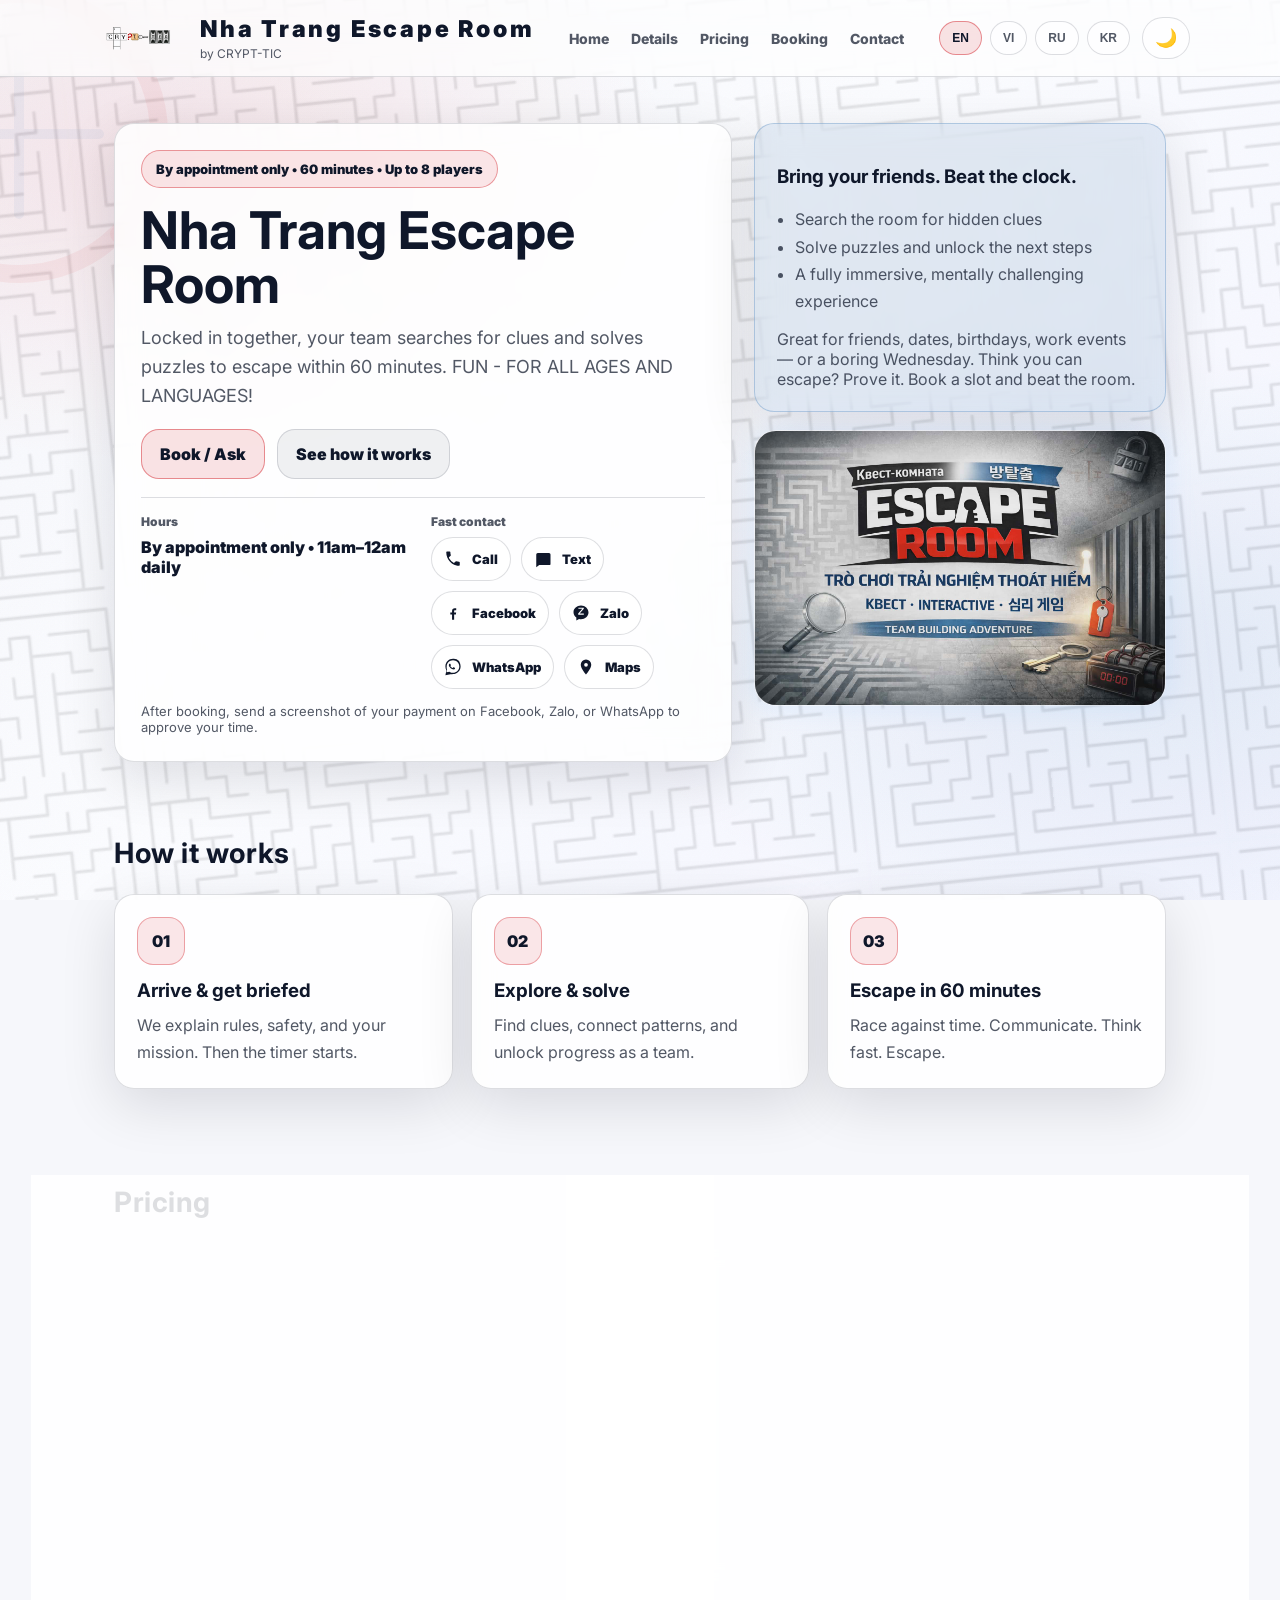
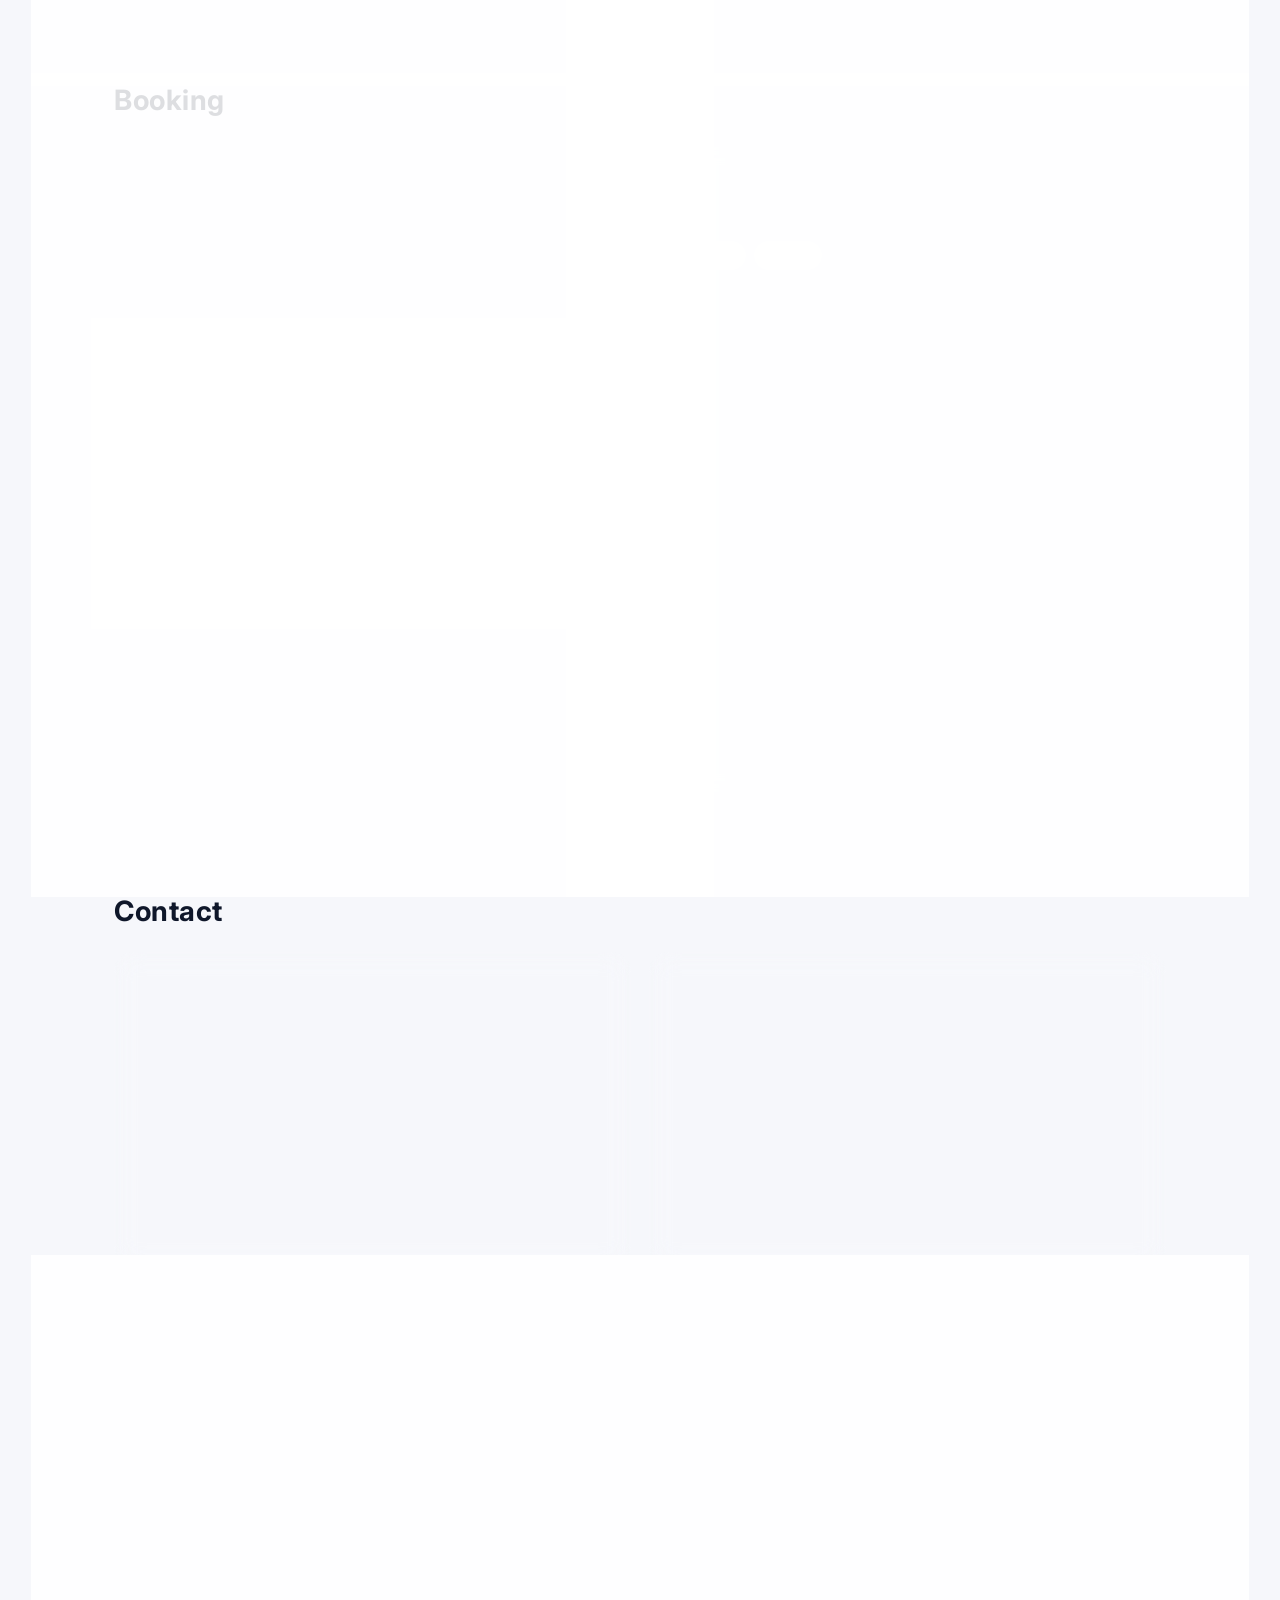
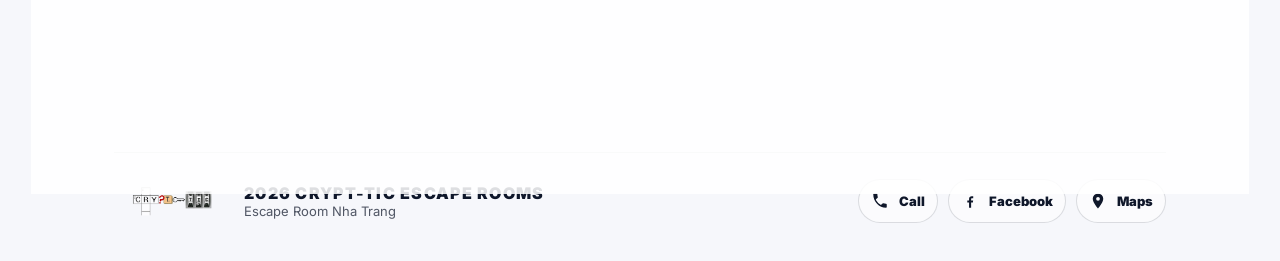
==== website/index.html @ cc605213 "Add files via upload" ====
<!doctype html>
<html lang="en">
<head>
  <meta charset="utf-8"/>
  <meta name="viewport" content="width=device-width,initial-scale=1"/>
  <title>Nha Trang Escape Room by CRYPT-TIC • Nha Trang</title>
  <meta name="description" content="Escape room in Nha Trang. Book a time, pay deposit, and play in 60 minutes."/>
  <link rel="preconnect" href="https://fonts.googleapis.com">
  <link rel="preconnect" href="https://fonts.gstatic.com" crossorigin>
  <link href="https://fonts.googleapis.com/css2?family=Inter:wght@400;600;800;900&display=swap" rel="stylesheet">
  <link rel="stylesheet" href="styles.css"/>
</head>
<body>
  <div class="bg" aria-hidden="true"></div>

  <header class="topbar">
    <div class="wrap topbar-inner">
      <div class="brand">
        <img class="logo" src="[data-uri]" alt="Logo">
        <div class="brand-text">
          <div class="brand-title">Nha Trang Escape Room</div>
          <div class="brand-sub">by CRYPT-TIC</div>
        </div>
      </div>

      <button id="nav-toggle" class="nav-toggle" type="button" aria-label="Menu">☰</button>

      <nav class="nav">
        <a href="#home" data-i18n="nav_home">Home</a>
        <a href="#details" data-i18n="nav_details">Details</a>
        <a href="#pricing" data-i18n="nav_pricing">Pricing</a>
        <a href="#booking" data-i18n="nav_booking">Booking</a>
        <a href="#contact" data-i18n="nav_contact">Contact</a>
      </nav>

      <div class="lang-and-mode">
        <div class="lang">
          <button class="lang-btn" data-lang="en" type="button">EN</button>
          <button class="lang-btn" data-lang="vi" type="button">VI</button>
          <button class="lang-btn" data-lang="ru" type="button">RU</button>
          <button class="lang-btn" data-lang="ko" type="button">KR</button>
        </div>
        <button id="dark-toggle" class="dark-toggle" type="button" aria-label="Dark mode">🌙</button>
      </div>
    </div>
  </header>

  <main class="wrap">
    <section id="home" class="hero">
      <div class="hero-card">
        <div class="pill" data-i18n="pill">Private bookings • 60 minutes • Up to 8 players</div>
        <h1 data-i18n="hero_title">Nha Trang Escape Room</h1>
        <p class="lead" data-i18n="hero_lead">Locked in together, your team searches for clues and solves puzzles to escape within 60 minutes. FUN - FOR ALL AGES AND LANGUAGES!</p>

        <div class="cta-row">
          <a class="btn primary" href="#booking" data-i18n="cta_book">Book / Ask</a>
          <a class="btn ghost" href="#details" data-i18n="cta_learn">See how it works</a>
        </div>

        <div class="quick">
          <div class="quick-item">
            <div class="quick-label" data-i18n="quick_hours_label">Hours</div>
            <div class="quick-value" data-i18n="quick_hours_value">By appointment • 11am–12am daily</div>
          </div>

          <div class="quick-item">
            <div class="quick-label" data-i18n="quick_phone_label">Fast contact</div>
            <div class="quick-actions">
              <a class="chip" href="#" data-link="tel"><svg viewBox='0 0 24 24' width='18' height='18' fill='currentColor' aria-hidden='true'><path d='M6.62 10.79a15.05 15.05 0 0 0 6.59 6.59l2.2-2.2a1 1 0 0 1 1.01-.24c1.12.37 2.33.57 3.58.57a1 1 0 0 1 1 1V20a1 1 0 0 1-1 1C10.85 21 3 13.15 3 3a1 1 0 0 1 1-1h3.5a1 1 0 0 1 1 1c0 1.25.2 2.46.57 3.58a1 1 0 0 1-.24 1.01l-2.2 2.2z'/></svg><span data-i18n="btn_call">Call</span></a>
              <a class="chip" href="#" data-link="sms"><svg viewBox='0 0 24 24' width='18' height='18' fill='currentColor' aria-hidden='true'><path d='M4 4h16a2 2 0 0 1 2 2v13a1 1 0 0 1-1 1H7l-4 3V6a2 2 0 0 1 2-2zm2 5h12v2H6V9zm0 4h9v2H6v-2z'/></svg><span data-i18n="btn_text">Text</span></a>
              <a class="chip" href="#" data-link="facebook" target="_blank" rel="noopener"><svg viewBox='0 0 24 24' width='18' height='18' fill='currentColor' aria-hidden='true'><path d='M13.5 21v-7h2.35l.35-2.74H13.5V9.51c0-.79.22-1.33 1.35-1.33h1.45V5.73c-.25-.03-1.1-.1-2.09-.1-2.06 0-3.47 1.26-3.47 3.58v2.05H8.4V14h2.34v7h2.76z'/></svg><span data-i18n="btn_facebook">Facebook</span></a>
              <a class="chip" href="#" data-link="zalo"><svg viewBox='0 0 24 24' width='18' height='18' fill='currentColor' aria-hidden='true'><path d='M12 2C6.48 2 2 6.02 2 10.97c0 2.84 1.47 5.37 3.77 7.03V22l3.66-2.01c.83.2 1.7.31 2.57.31 5.52 0 10-4.02 10-8.97S17.52 2 12 2zm3.73 12.21H8.27v-1.46l5.52-6.3H8.5V5h7.23v1.46l-5.52 6.3h5.52v1.45z'/></svg><span>Zalo</span></a>
              <a class="chip" href="#" data-link="whatsapp"><svg viewBox='0 0 32 32' width='18' height='18' fill='currentColor' aria-hidden='true'><path d='M19.11 17.37c-.27-.14-1.62-.8-1.87-.89-.25-.09-.43-.14-.61.14-.18.27-.7.89-.86 1.07-.16.18-.32.2-.59.07-.27-.14-1.15-.42-2.19-1.35-.81-.72-1.36-1.61-1.52-1.88-.16-.27-.02-.41.12-.55.12-.12.27-.32.41-.48.14-.16.18-.27.27-.45.09-.18.05-.34-.02-.48-.07-.14-.61-1.47-.84-2.01-.22-.54-.45-.46-.61-.47h-.52c-.18 0-.48.07-.73.34-.25.27-.95.93-.95 2.27s.97 2.64 1.11 2.82c.14.18 1.91 2.91 4.63 4.08.65.28 1.16.45 1.55.58.65.21 1.25.18 1.72.11.52-.08 1.62-.66 1.85-1.3.23-.64.23-1.19.16-1.3-.07-.11-.25-.18-.52-.32z'/><path d='M26.7 5.3A13.48 13.48 0 0 0 16 1.5C8.54 1.5 2.5 7.54 2.5 15c0 2.38.62 4.7 1.8 6.74L2.5 30.5l9-1.76A13.43 13.43 0 0 0 16 28.5c7.46 0 13.5-6.04 13.5-13.5 0-3.6-1.4-6.98-2.8-9.7zM16 26.3c-2.03 0-4.02-.55-5.76-1.6l-.41-.24-5.34 1.04 1.01-5.2-.27-.43A11.22 11.22 0 0 1 4.8 15C4.8 8.8 9.8 3.8 16 3.8S27.2 8.8 27.2 15 22.2 26.3 16 26.3z'/></svg><span>WhatsApp</span></a>
              <a class="chip" href="#" data-link="maps"><svg viewBox='0 0 24 24' width='18' height='18' fill='currentColor' aria-hidden='true'><path d='M12 2a7 7 0 0 1 7 7c0 5.25-7 13-7 13S5 14.25 5 9a7 7 0 0 1 7-7zm0 9.5a2.5 2.5 0 1 0 0-5 2.5 2.5 0 0 0 0 5z'/></svg><span data-i18n="btn_maps">Maps</span></a>
            </div>
          </div>
        </div>

        <div class="muted small hint-inline" data-i18n="screenshot_note">After booking, send a screenshot of your payment on Facebook, Zalo, or WhatsApp to approve your time.</div>
      </div>

      <div class="hero-side">
        <div class="panel panel-dark hero-story">
          <h3 data-i18n="side_title">Bring your friends. Beat the clock.</h3>
          <ul class="bullets">
            <li data-i18n="b1">Search the room for hidden clues</li>
            <li data-i18n="b2">Solve puzzles and unlock the next steps</li>
            <li data-i18n="b3">A fully immersive, mentally challenging experience</li>
          </ul>
          <div class="note" data-i18n="side_note">Great for friends, dates, birthdays, work events — or a boring Wednesday. Think you can escape? Prove it. Book a slot and beat the room.</div>
        </div>
        <div class="heroMedia">
          <img src="[data-uri]" alt="Nha Trang Escape Room">
        </div>

      </div>
    </section>

    <section id="details" class="section">
      <h2 data-i18n="details_title">How it works</h2>
      <div class="grid-3">
        <div class="card">
          <div class="card-num">01</div>
          <h3 data-i18n="d1_title">Arrive & get briefed</h3>
          <p data-i18n="d1_text">We explain rules, safety, and your mission. Then the timer starts.</p>
        </div>
        <div class="card">
          <div class="card-num">02</div>
          <h3 data-i18n="d2_title">Explore & solve</h3>
          <p data-i18n="d2_text">Find clues, connect patterns, and unlock progress as a team.</p>
        </div>
        <div class="card">
          <div class="card-num">03</div>
          <h3 data-i18n="d3_title">Escape in 60 minutes</h3>
          <p data-i18n="d3_text">Race against time. Communicate. Think fast. Escape.</p>
        </div>
      </div>
    </section>

    <section id="pricing" class="section">
      <h2 data-i18n="pricing_title">Pricing</h2>
      <div class="pricing">
        <div class="price-card">
          <div class="price-top">
            <div class="price-big">350k <span class="price-usd">(~$14)</span></div>
            <div class="price-sub" data-i18n="price_prebook_sub">per person • pre-book</div>
          </div>
          <div class="divider"></div>
          <ul class="checklist">
            <li data-i18n="price_min_charge">Minimum charge: 4 people (2–3 players still pay 4×350k)</li>
            <li data-i18n="price_max">Max 8 people (8 players = 8×350k)</li>
            <li data-i18n="price_deposit">Deposit minimum: 350.000đ to hold any booking</li>
            <li data-i18n="price_save">Save 50k/person vs paying on arrival</li>
          </ul>
          <a class="btn primary full" href="#" id="book-now" data-i18n="cta_booknow">Book now</a>
        </div>

        <div class="price-card">
          <div class="price-top">
            <div class="price-big">400k <span class="price-usd">(~$16)</span></div>
            <div class="price-sub" data-i18n="price_walkin_sub">per person • pay on arrival</div>
          </div>
          <div class="divider"></div>
          <ul class="checklist">
            <li data-i18n="price_walkin_rule1">No deposit • subject to availability</li>
            <li data-i18n="price_walkin_rule2">Recommended: book ahead to lock your time</li>
            <li data-i18n="price_hours">Hours: 11:00–00:00 daily (last start 23:00)</li>
          </ul>
          <a class="btn ghost full" href="#contact" data-i18n="cta_textcall">Text / Call</a>
        </div>
      </div>
    </section>

    <section id="booking" class="section">
      <h2 data-i18n="booking_title">Booking</h2>
      <div class="contact compact">
        <div class="card">
          <h3 data-i18n="booking_calendar_title">Choose a time</h3>
<p class="muted" style="margin-top:10px" data-i18n="booking_calendar_text">Pick a slot (11:00–00:00). Last start 23:00. Request pending until confirmed.</p>
          <div class="divider" style="margin-top:14px"></div>
          <a class="btn primary full booking-open-top" href="#" id="openBookingBtn" target="_blank" rel="noopener" data-i18n="booking_open">Open booking form</a>


          

          

          <div class="paycalc" aria-label="Price calculator" style="margin-top:14px;">
                  <div class="paycalc-top">
                    <div class="paycalc-title">Players & price</div>
                    <div class="paycalc-select">
                      <label for="calcPlayers" class="sr-only">Players</label>
                      <select id="calcPlayers" aria-label="Players"></select>
                    </div>
                  </div>
                  <div class="paycalc-lines">
                    <div class="paycalc-line"><span>Prepay (VietQR)</span><strong id="calcPrepay">—</strong></div>
                    <div class="paycalc-line muted"><span>Pay on arrival</span><strong id="calcArrival">—</strong></div>
                    <div class="paycalc-line"><span>Deposit only</span><strong id="calcDeposit">—</strong></div>
                  </div>
                  <div class="muted small" id="calcNote">Minimum charge applies (4 players). VietQR prepay is cheaper.</div>
                </div>

<div class="booking-actions" style="margin-top:14px">
            <a class="chip" href="#" data-link="tel"><svg viewBox='0 0 24 24' width='18' height='18' fill='currentColor' aria-hidden='true'><path d='M6.62 10.79a15.05 15.05 0 0 0 6.59 6.59l2.2-2.2a1 1 0 0 1 1.01-.24c1.12.37 2.33.57 3.58.57a1 1 0 0 1 1 1V20a1 1 0 0 1-1 1C10.85 21 3 13.15 3 3a1 1 0 0 1 1-1h3.5a1 1 0 0 1 1 1c0 1.25.2 2.46.57 3.58a1 1 0 0 1-.24 1.01l-2.2 2.2z'/></svg><span data-i18n="btn_call">Call</span></a>
            <a class="chip" href="#" data-link="sms"><svg viewBox='0 0 24 24' width='18' height='18' fill='currentColor' aria-hidden='true'><path d='M4 4h16a2 2 0 0 1 2 2v13a1 1 0 0 1-1 1H7l-4 3V6a2 2 0 0 1 2-2zm2 5h12v2H6V9zm0 4h9v2H6v-2z'/></svg><span data-i18n="btn_text">Text</span></a>
            <a class="chip" href="#" data-link="facebook" target="_blank" rel="noopener"><svg viewBox='0 0 24 24' width='18' height='18' fill='currentColor' aria-hidden='true'><path d='M13.5 21v-7h2.35l.35-2.74H13.5V9.51c0-.79.22-1.33 1.35-1.33h1.45V5.73c-.25-.03-1.1-.1-2.09-.1-2.06 0-3.47 1.26-3.47 3.58v2.05H8.4V14h2.34v7h2.76z'/></svg><span data-i18n="btn_facebook">Facebook</span></a>
            <a class="chip" href="#" data-link="zalo"><svg viewBox='0 0 24 24' width='18' height='18' fill='currentColor' aria-hidden='true'><path d='M12 2C6.48 2 2 6.02 2 10.97c0 2.84 1.47 5.37 3.77 7.03V22l3.66-2.01c.83.2 1.7.31 2.57.31 5.52 0 10-4.02 10-8.97S17.52 2 12 2zm3.73 12.21H8.27v-1.46l5.52-6.3H8.5V5h7.23v1.46l-5.52 6.3h5.52v1.45z'/></svg><span>Zalo</span></a>
            <a class="chip" href="#" data-link="whatsapp"><svg viewBox='0 0 32 32' width='18' height='18' fill='currentColor' aria-hidden='true'><path d='M19.11 17.37c-.27-.14-1.62-.8-1.87-.89-.25-.09-.43-.14-.61.14-.18.27-.7.89-.86 1.07-.16.18-.32.2-.59.07-.27-.14-1.15-.42-2.19-1.35-.81-.72-1.36-1.61-1.52-1.88-.16-.27-.02-.41.12-.55.12-.12.27-.32.41-.48.14-.16.18-.27.27-.45.09-.18.05-.34-.02-.48-.07-.14-.61-1.47-.84-2.01-.22-.54-.45-.46-.61-.47h-.52c-.18 0-.48.07-.73.34-.25.27-.95.93-.95 2.27s.97 2.64 1.11 2.82c.14.18 1.91 2.91 4.63 4.08.65.28 1.16.45 1.55.58.65.21 1.25.18 1.72.11.52-.08 1.62-.66 1.85-1.3.23-.64.23-1.19.16-1.3-.07-.11-.25-.18-.52-.32z'/><path d='M26.7 5.3A13.48 13.48 0 0 0 16 1.5C8.54 1.5 2.5 7.54 2.5 15c0 2.38.62 4.7 1.8 6.74L2.5 30.5l9-1.76A13.43 13.43 0 0 0 16 28.5c7.46 0 13.5-6.04 13.5-13.5 0-3.6-1.4-6.98-2.8-9.7zM16 26.3c-2.03 0-4.02-.55-5.76-1.6l-.41-.24-5.34 1.04 1.01-5.2-.27-.43A11.22 11.22 0 0 1 4.8 15C4.8 8.8 9.8 3.8 16 3.8S27.2 8.8 27.2 15 22.2 26.3 16 26.3z'/></svg><span>WhatsApp</span></a>
          </div>

          <!-- Duplicate booking CTA removed: keep only the TOP Open booking form button -->
        </div>

        <div class="card">
          <h3 data-i18n="booking_deposit_title">Deposit (VietQR)</h3>
          <p class="muted" data-i18n="booking_deposit_text">Minimum deposit 350.000đ (~$14) to hold. Full prepay optional.</p>
                    <div class="paycard">
            <div class="paycard-head">
              <div class="paycard-logos" aria-hidden="true">
                <span class="logo-chip vietqr">VietQR</span>
                <span class="logo-chip vietpay">VietPay</span>
              </div>
              <div class="paycard-note" data-i18n="pay_note">Open your banking app → Scan to pay</div>
            </div>

            <div class="paycard-body">
              <div class="paycard-qr">
                <img id="vietqr" src="" alt="VietQR payment QR" class="qr-code" loading="lazy">
              </div>

              <div class="paycard-info">
                <div class="payrow">
                  <div class="k" data-i18n="pay_name_label">Name</div>
                  <div class="v">Nha Trang Escape Room</div>
                </div>
                <div class="payrow">
                  <div class="k" data-i18n="pay_account_label">Account</div>
                  <div class="v">1064551196</div>
                  <button class="copy" data-copy="1064551196" type="button" aria-label="Copy account" data-i18n="copy_btn">Copy</button>
                </div>


                <a id="open-vietqr" class="btn ghost full" href="#" target="_blank" rel="noopener" data-i18n="booking_open_vietqr">Open VietQR</a>
                <a id="pay-card" class="btn ghost full" href="#" target="_blank" rel="noopener">Pay by card (PayPal)</a>
                <div class="muted small" data-i18n="pay_tip">Tip: after paying, send a screenshot on Facebook, Zalo, or WhatsApp so we can approve your booking.</div>
              </div>
            </div>
          </div>
          <ul class="checklist">
            <li data-i18n="booking_step1">Scan QR → pay deposit</li>
            <li data-i18n="booking_step2">Send screenshot (Facebook/Zalo/WhatsApp)</li>
            <li data-i18n="booking_step3">We confirm your time</li>
          </ul>
          <div class="muted small" data-i18n="booking_email_note">Optional: add email in the booking form to receive approval updates.</div>
        </div>
      </div>
    </section>

    <section id="contact" class="section">
      <h2 data-i18n="contact_title">Contact</h2>
      <div class="contact compact">
        <div class="card">
          <h3 data-i18n="contact_book">Contact & reservations</h3>
          <p class="muted" data-i18n="contact_text">Message on Facebook or call/text to reserve. After paying deposit, send a screenshot to confirm.</p>

          <div class="social-buttons">
            <a class="chip big" href="#" data-link="facebook" target="_blank" rel="noopener"><svg viewBox='0 0 24 24' width='18' height='18' fill='currentColor' aria-hidden='true'><path d='M13.5 21v-7h2.35l.35-2.74H13.5V9.51c0-.79.22-1.33 1.35-1.33h1.45V5.73c-.25-.03-1.1-.1-2.09-.1-2.06 0-3.47 1.26-3.47 3.58v2.05H8.4V14h2.34v7h2.76z'/></svg><span data-i18n="btn_facebook">Facebook</span></a>
            <a class="chip big" href="#" data-link="tel"><svg viewBox='0 0 24 24' width='18' height='18' fill='currentColor' aria-hidden='true'><path d='M6.62 10.79a15.05 15.05 0 0 0 6.59 6.59l2.2-2.2a1 1 0 0 1 1.01-.24c1.12.37 2.33.57 3.58.57a1 1 0 0 1 1 1V20a1 1 0 0 1-1 1C10.85 21 3 13.15 3 3a1 1 0 0 1 1-1h3.5a1 1 0 0 1 1 1c0 1.25.2 2.46.57 3.58a1 1 0 0 1-.24 1.01l-2.2 2.2z'/></svg><span data-i18n="btn_call">Call</span></a>
            <a class="chip big" href="#" data-link="sms"><svg viewBox='0 0 24 24' width='18' height='18' fill='currentColor' aria-hidden='true'><path d='M4 4h16a2 2 0 0 1 2 2v13a1 1 0 0 1-1 1H7l-4 3V6a2 2 0 0 1 2-2zm2 5h12v2H6V9zm0 4h9v2H6v-2z'/></svg><span data-i18n="btn_text">Text</span></a>
            <a class="chip big" href="#" data-link="whatsapp"><svg viewBox='0 0 32 32' width='18' height='18' fill='currentColor' aria-hidden='true'><path d='M19.11 17.37c-.27-.14-1.62-.8-1.87-.89-.25-.09-.43-.14-.61.14-.18.27-.7.89-.86 1.07-.16.18-.32.2-.59.07-.27-.14-1.15-.42-2.19-1.35-.81-.72-1.36-1.61-1.52-1.88-.16-.27-.02-.41.12-.55.12-.12.27-.32.41-.48.14-.16.18-.27.27-.45.09-.18.05-.34-.02-.48-.07-.14-.61-1.47-.84-2.01-.22-.54-.45-.46-.61-.47h-.52c-.18 0-.48.07-.73.34-.25.27-.95.93-.95 2.27s.97 2.64 1.11 2.82c.14.18 1.91 2.91 4.63 4.08.65.28 1.16.45 1.55.58.65.21 1.25.18 1.72.11.52-.08 1.62-.66 1.85-1.3.23-.64.23-1.19.16-1.3-.07-.11-.25-.18-.52-.32z'/><path d='M26.7 5.3A13.48 13.48 0 0 0 16 1.5C8.54 1.5 2.5 7.54 2.5 15c0 2.38.62 4.7 1.8 6.74L2.5 30.5l9-1.76A13.43 13.43 0 0 0 16 28.5c7.46 0 13.5-6.04 13.5-13.5 0-3.6-1.4-6.98-2.8-9.7zM16 26.3c-2.03 0-4.02-.55-5.76-1.6l-.41-.24-5.34 1.04 1.01-5.2-.27-.43A11.22 11.22 0 0 1 4.8 15C4.8 8.8 9.8 3.8 16 3.8S27.2 8.8 27.2 15 22.2 26.3 16 26.3z'/></svg><span>WhatsApp</span></a>
            <a class="chip big" href="#" data-link="zalo"><svg viewBox='0 0 24 24' width='18' height='18' fill='currentColor' aria-hidden='true'><path d='M12 2C6.48 2 2 6.02 2 10.97c0 2.84 1.47 5.37 3.77 7.03V22l3.66-2.01c.83.2 1.7.31 2.57.31 5.52 0 10-4.02 10-8.97S17.52 2 12 2zm3.73 12.21H8.27v-1.46l5.52-6.3H8.5V5h7.23v1.46l-5.52 6.3h5.52v1.45z'/></svg><span>Zalo</span></a>
            <a class="chip big" href="#" data-link="maps"><svg viewBox='0 0 24 24' width='18' height='18' fill='currentColor' aria-hidden='true'><path d='M12 2a7 7 0 0 1 7 7c0 5.25-7 13-7 13S5 14.25 5 9a7 7 0 0 1 7-7zm0 9.5a2.5 2.5 0 1 0 0-5 2.5 2.5 0 0 0 0 5z'/></svg><span data-i18n="btn_maps">Maps</span></a>
          </div>

          <div class="small muted" data-i18n="contact_hours">By appointment • 11:00–00:00 daily</div>
        </div>

        <div class="card">
          <h3 data-i18n="contact_location_title">Location</h3>
          <p class="muted" data-i18n="contact_location_text">Escape Room Nha Trang</p>
          <p class="locationAddress">2 &#272;. s&#7889; 5C, Khu &#273;&ocirc; th&#7883; H&agrave; Quang 2, Nha Trang, Kh&aacute;nh H&ograve;a 650000</p>
          <div class="divider"></div>
          <a class="btn ghost full" href="#" data-link="maps">Open in Google Maps</a>
          <div class="divider"></div>
          <div class="small muted" data-i18n="contact_note">Send deposit screenshot after booking to confirm.</div>
        </div>
      </div>
    </section>

    <section class="section mapSection">
      <div class="mapCard">
        <div class="mapCopy">
          <p class="mapEyebrow" data-i18n="map_eyebrow">Find Us</p>
          <h2 data-i18n="map_title">Easy to find, easy to share</h2>
          <p class="muted" data-i18n="map_text">Use the map below for directions or send the exact address to your group before the booking starts.</p>
          <p class="locationAddress">2 &#272;. s&#7889; 5C, Khu &#273;&ocirc; th&#7883; H&agrave; Quang 2, Nha Trang, Kh&aacute;nh H&ograve;a 650000</p>
          <div class="cta-row">
            <a class="btn primary" href="#" data-link="maps" data-i18n="map_cta">Get directions</a>
          </div>
        </div>
        <div class="mapFrameWrap">
          <iframe
            class="mapFrame"
            title="Nha Trang Escape Room map"
            loading="lazy"
            referrerpolicy="no-referrer-when-downgrade"
            src="https://www.google.com/maps?q=Escape%20Room%20Nha%20Trang%2C%202%20%C4%90.%20s%E1%BB%91%205C%2C%20Khu%20%C4%91%C3%B4%20th%E1%BB%8B%20H%C3%A0%20Quang%202%2C%20Nha%20Trang%2C%20Kh%C3%A1nh%20H%C3%B2a%20650000&amp;output=embed"></iframe>
        </div>
      </div>
    </section>

    <footer class="footer">
      <div class="footer-brand">
        <div class="footer-logoPlate" aria-hidden="true">
          <img class="footer-logo" id="footerLogo" alt="CRYPT-TIC logo" loading="lazy"/>
          <span class="footer-logoFallback" id="footerLogoFallback">CT</span>
        </div>
        <div class="footer-brandCopy">
          <div class="footer-brandTitle">2026 CRYPT-TIC Escape Rooms</div>
          <div class="muted small">Escape Room Nha Trang</div>
        </div>
      </div>
      <div class="footer-links">
        <a class="chip" href="#" data-link="tel"><svg viewBox='0 0 24 24' width='18' height='18' fill='currentColor' aria-hidden='true'><path d='M6.62 10.79a15.05 15.05 0 0 0 6.59 6.59l2.2-2.2a1 1 0 0 1 1.01-.24c1.12.37 2.33.57 3.58.57a1 1 0 0 1 1 1V20a1 1 0 0 1-1 1C10.85 21 3 13.15 3 3a1 1 0 0 1 1-1h3.5a1 1 0 0 1 1 1c0 1.25.2 2.46.57 3.58a1 1 0 0 1-.24 1.01l-2.2 2.2z'/></svg><span data-i18n="btn_call">Call</span></a>
        <a class="chip" href="#" data-link="facebook" target="_blank" rel="noopener"><svg viewBox='0 0 24 24' width='18' height='18' fill='currentColor' aria-hidden='true'><path d='M13.5 21v-7h2.35l.35-2.74H13.5V9.51c0-.79.22-1.33 1.35-1.33h1.45V5.73c-.25-.03-1.1-.1-2.09-.1-2.06 0-3.47 1.26-3.47 3.58v2.05H8.4V14h2.34v7h2.76z'/></svg><span data-i18n="btn_facebook">Facebook</span></a>
        <a class="chip" href="#" data-link="maps"><svg viewBox='0 0 24 24' width='18' height='18' fill='currentColor' aria-hidden='true'><path d='M12 2a7 7 0 0 1 7 7c0 5.25-7 13-7 13S5 14.25 5 9a7 7 0 0 1 7-7zm0 9.5a2.5 2.5 0 1 0 0-5 2.5 2.5 0 0 0 0 5z'/></svg><span data-i18n="btn_maps">Maps</span></a>
      </div>
    </footer>
  </main>

  <script src="app.js"></script>
</body>
</html>
---- website/styles.css ----
:root{
  --bg:#f6f7fb;
  --card:rgba(255,255,255,.86);
  --text:#0f172a;
  --muted:rgba(15,23,42,.72);
  --line:rgba(15,23,42,.14);
  --accent:#d11c24;
  --accent2:#1d5fa7;
  --shadow:0 16px 55px rgba(2,6,23,.12);
  --glow:0 0 28px rgba(120,190,255,.18);
  --r:20px;
  --max:1100px;
  --pad:24px;
  --glass:blur(14px);
}
body.dark{
  --bg:#0b1220;
  --card:rgba(15,23,42,.82);
  --text:#f1f5f9;
  --muted:rgba(241,245,249,.74);
  --line:rgba(255,255,255,.14);
  --shadow:0 18px 70px rgba(0,0,0,.50);
}
*{box-sizing:border-box}
html,body{height:100%}
body{
  margin:0;
  font-family: Inter, system-ui, -apple-system, Segoe UI, Roboto, Arial, sans-serif;
  background:var(--bg);
  color:var(--text);
  overflow-x:hidden;
  transition:background .35s, color .35s;
}
.wrap{width:min(var(--max), calc(100% - 48px)); margin:0 auto; padding:0 var(--pad);}

.bg{
  position:fixed;
  inset:0;
  z-index:-3;
  background:
    radial-gradient(900px 520px at 12% 18%, rgba(209,28,36,.10), transparent 58%),
    radial-gradient(900px 520px at 88% 72%, rgba(29,95,167,.10), transparent 58%),
    linear-gradient(135deg, #f5f6fb 0%, #fbfcff 45%, #f2f4ff 100%);
  overflow:hidden;
}

/* Animated maze layer (subtle) */
.bg::before{
  content:"";
  position:absolute;
  inset:-20%;
  background-image: url("maze.webp");
  background-repeat: repeat;
  background-size: 360px 360px;
  opacity: .10;
  animation: mazeDrift 48s linear infinite;
  pointer-events:none;
  transform: rotate(-6deg) translateZ(0);
}

/* magnifying glass + light grain */
.bg::after{
  content:"";
  position:absolute;
  inset:-30%;
  background-image:
    url("data:image/svg+xml,%3Csvg%20xmlns%3D%22http%3A%2F%2Fwww.w3.org%2F2000%2Fsvg%22%20width%3D%22520%22%20height%3D%22520%22%20viewBox%3D%220%200%20520%20520%22%3E%0A%3Cg%20fill%3D%22none%22%20stroke%3D%22rgba%28209%2C28%2C36%2C0.22%29%22%20stroke-width%3D%2218%22%20stroke-linecap%3D%22round%22%20stroke-linejoin%3D%22round%22%3E%0A%3Ccircle%20cx%3D%22220%22%20cy%3D%22220%22%20r%3D%22140%22%2F%3E%0A%3Cpath%20d%3D%22M320%20320L430%20430%22%2F%3E%0A%3C%2Fg%3E%0A%3Cg%20fill%3D%22none%22%20stroke%3D%22rgba%2829%2C95%2C167%2C0.18%29%22%20stroke-width%3D%2210%22%20stroke-linecap%3D%22round%22%3E%0A%3Cpath%20d%3D%22M140%20220h160M220%20140v160%22%2F%3E%0A%3C%2Fg%3E%0A%3C%2Fsvg%3E"),
    url("data:image/svg+xml,%3Csvg%20xmlns%3D%27http%3A//www.w3.org/2000/svg%27%20width%3D%27200%27%20height%3D%27200%27%3E%3Cfilter%20id%3D%27n%27%3E%3CfeTurbulence%20type%3D%27fractalNoise%27%20baseFrequency%3D%270.9%27%20numOctaves%3D%272%27%20stitchTiles%3D%27stitch%27/%3E%3C/filter%3E%3Crect%20width%3D%27200%27%20height%3D%27200%27%20filter%3D%27url(%23n)%27%20opacity%3D%270.09%27/%3E%3C/svg%3E");
  background-repeat:no-repeat, repeat;
  background-position: 12% 20%, 0 0;
  background-size: 520px 520px, 200px 200px;
  opacity: .28;
  pointer-events:none;
}

@keyframes mazeDrift{
  0% { background-position: 0 0; }
  100% { background-position: 420px 260px; }
}

body.dark .bg{
  background:
    radial-gradient(900px 520px at 12% 18%, rgba(209,28,36,.14), transparent 60%),
    radial-gradient(900px 520px at 88% 72%, rgba(29,95,167,.14), transparent 60%),
    linear-gradient(135deg, #070b14 0%, #0b1220 45%, #0a1020 100%);
}
body.dark .bg::before{
  opacity:.12;
  filter: invert(1) contrast(1.05);
}
body.dark .bg::after{ opacity:.22; }

.topbar{position:sticky; top:0; z-index:100;
  backdrop-filter:var(--glass);
  background: rgba(255,255,255,.72);
  border-bottom:1px solid var(--line);
}
body.dark .topbar{background: rgba(11,18,32,.82);}
.topbar-inner{display:flex; align-items:center; justify-content:space-between; gap:14px; padding:14px 0;}

.brand{display:flex; align-items:center; gap:14px; min-width:200px;}
.brand-mark{width:16px;height:38px;border-radius:12px;background:linear-gradient(to bottom,var(--accent), rgba(209,28,36,.35));box-shadow:0 0 0 2px rgba(255,255,255,.18) inset;}
body.dark .brand-mark{background:linear-gradient(to bottom,var(--accent2), rgba(29,95,167,.55));}
.brand-title{font-weight:900; letter-spacing:.12em; font-size:1.45rem;}
.brand-sub{font-size:12px; color:var(--muted); margin-top:3px;}

.nav{display:none; gap:22px;}
@media(min-width:860px){.nav{display:flex}}
.nav a{color:var(--muted); text-decoration:none; font-weight:800; font-size:14px;}
.nav a:hover{color:var(--text);}

.lang-and-mode{display:flex; gap:12px; align-items:center;}
.lang{display:flex; gap:8px; flex-wrap:wrap;}
.lang-btn{border:1px solid var(--line); background: rgba(255,255,255,.55); color: var(--muted); padding:9px 12px; border-radius:999px; cursor:pointer; font-weight:900; font-size:12px; transition: transform .18s, background .18s;}
body.dark .lang-btn{background: rgba(255,255,255,.06);}
.lang-btn:hover{transform: translateY(-1px);}
.lang-btn.active{border-color: rgba(209,28,36,.45); background: rgba(209,28,36,.12); color: var(--text);}
body.dark .lang-btn.active{border-color: rgba(29,95,167,.55); background: rgba(29,95,167,.18);}
.dark-toggle{border:1px solid var(--line); background: rgba(255,255,255,.55); border-radius: 999px; padding:9px 12px; cursor:pointer; font-size:18px;}
body.dark .dark-toggle{background: rgba(255,255,255,.06);}

.hero{display:grid; grid-template-columns: 1.2fr .8fr; gap:22px; padding:46px 0 26px;}
@media(max-width:900px){.hero{grid-template-columns:1fr; padding-top:22px;}}

.hero-card, .panel, .card, .price-card{background: var(--card); border:1px solid var(--line); border-radius: var(--r); box-shadow: var(--shadow); padding:26px; backdrop-filter:var(--glass);}
.pill{display:inline-block; padding:10px 14px; border-radius:999px; border:1px solid rgba(209,28,36,.40); background: rgba(209,28,36,.10); color: var(--text); font-weight:900; font-size:13px;}
body.dark .pill{border-color: rgba(29,95,167,.55); background: rgba(29,95,167,.14);}
h1{margin:16px 0 12px; font-size:clamp(34px,4.3vw,52px); line-height:1.04;}
.lead{margin:0 0 18px; color:var(--muted); font-size:18px; line-height:1.6;}

.cta-row{display:flex; gap:12px; flex-wrap:wrap; margin-top:12px;}
.btn{display:inline-flex; align-items:center; justify-content:center; gap:10px; text-decoration:none; font-weight:900; border-radius:18px; padding:14px 18px; border:1px solid var(--line); color: var(--text); background: rgba(15,23,42,.06); transition: transform .18s, box-shadow .18s, background .18s;}
body.dark .btn{background: rgba(255,255,255,.06);}
.btn:hover{transform: translateY(-2px); box-shadow: 0 10px 28px rgba(2,6,23,.12);}
.btn.primary{background: rgba(209,28,36,.12); border-color: rgba(209,28,36,.45);}
body.dark .btn.primary{background: rgba(29,95,167,.18); border-color: rgba(29,95,167,.55);}
.btn.ghost:hover{background: rgba(255,255,255,.22);}
.btn.full{width:100%;}

.quick{display:grid; grid-template-columns: 1fr 1fr; gap:16px; margin-top:18px; padding-top:16px; border-top:1px solid var(--line);}
@media(max-width:650px){.quick{grid-template-columns:1fr}}
.quick-label{font-size:12px; color:var(--muted); font-weight:900;}
.quick-value{margin-top:8px; font-weight:900;}
.quick-actions, .booking-actions{display:flex; gap:10px; flex-wrap:wrap; margin-top:8px; align-items:center;}
.chip{display:inline-flex; align-items:center; gap:10px; padding:10px 12px; border-radius: 999px; border:1px solid var(--line); background: rgba(255,255,255,.55); color: var(--text); text-decoration:none; font-weight:900; font-size:13px;}
body.dark .chip{background: rgba(255,255,255,.06);}
.chip.big{border-radius:18px; padding:12px 14px;}
.quick-actions .chip, .booking-actions .chip, .social-buttons .chip, .footer-links .chip{min-height:44px;}
.hint-inline{margin-top:14px}
.hero-side{display:flex; flex-direction:column; gap:18px;}
.panel{padding:22px}
.panel-dark{background: rgba(29,95,167,.10); border-color: rgba(29,95,167,.25);}
body.dark .panel-dark{background: rgba(29,95,167,.18);}
.bullets{margin:0; padding-left:18px; color:var(--muted); line-height:1.7;}
.note{margin-top:12px; color:var(--muted)}

.section{padding:48px 0}
h2{margin:0 0 24px; font-size:28px; letter-spacing:.02em}
.grid-3{display:grid; grid-template-columns: repeat(3, 1fr); gap:18px;}
@media(max-width:900px){.grid-3{grid-template-columns:1fr}}
.card{padding:22px}
.card-num{width:48px; height:48px; border-radius:16px; display:flex; align-items:center; justify-content:center; font-weight:900; border:1px solid rgba(209,28,36,.35); background: rgba(209,28,36,.10);}
body.dark .card-num{border-color: rgba(29,95,167,.55); background: rgba(29,95,167,.14);}
.card h3{margin:14px 0 10px}
.card p{margin:0; color:var(--muted); line-height:1.7}

.pricing{display:grid; grid-template-columns: 1fr 1fr; gap:18px;}
@media(max-width:900px){.pricing{grid-template-columns:1fr}}
.price-card{padding:24px; height:100%}
.price-top{display:flex; align-items:baseline; gap:14px}
.price-big{font-size:52px; font-weight:900; letter-spacing:-.02em}
.price-sub{color:var(--muted); font-weight:800}
.divider{height:1px; background:var(--line); margin:18px 0}
.checklist{margin:0; padding-left:18px; color:var(--muted); line-height:1.8}

.contact.compact{display:grid; grid-template-columns: 1fr 1fr; gap:18px}
@media(max-width:900px){.contact.compact{grid-template-columns:1fr}}

.qr-container{text-align:center; margin:18px 0; padding:16px; border-radius:18px; border:1px solid var(--line); background: rgba(255,255,255,.45);}
body.dark .qr-container{background: rgba(255,255,255,.06)}
.qr-code{max-width:230px; width:100%; height:auto; border-radius:16px; box-shadow: 0 14px 36px rgba(0,0,0,.18)}

.booking-embed{width:100%; height:clamp(420px, 72vh, 760px); border:1px solid var(--line); border-radius:18px; background: rgba(255,255,255,.35);}
body.dark .booking-embed{background: rgba(255,255,255,.06)}
.embed-toggle{margin-top:12px}
.embed-toggle summary{cursor:pointer; color:var(--muted); font-weight:900; list-style:none;}
.embed-toggle summary::-webkit-details-marker{display:none;}
.embed-toggle summary::after{content:"▾"; margin-left:10px; font-size:14px;}
.embed-toggle[open] summary::after{content:"▴";}
.embed-toggle .booking-embed{height:620px; margin-top:12px;}
@media(max-width:900px){
  .embed-toggle .booking-embed{height:640px;}
}
.social-buttons{display:flex; gap:12px; flex-wrap:wrap; margin-top:14px; align-items:center}

.locationAddress{
  margin:12px 0 0;
  color:var(--text);
  font-weight:800;
  line-height:1.6;
}

.mapSection{padding-top:8px}
.mapCard{
  display:grid;
  grid-template-columns:minmax(280px, .9fr) minmax(0, 1.1fr);
  gap:18px;
  align-items:stretch;
  background: var(--card);
  border:1px solid var(--line);
  border-radius: var(--r);
  box-shadow: var(--shadow);
  padding:22px;
  backdrop-filter:var(--glass);
}
.mapEyebrow{
  margin:0 0 8px;
  font-size:12px;
  font-weight:900;
  letter-spacing:.16em;
  text-transform:uppercase;
  color:var(--accent2);
}
.mapCopy h2{margin-bottom:12px}
.mapFrameWrap{
  min-height:320px;
  border-radius:22px;
  overflow:hidden;
  border:1px solid var(--line);
  background:rgba(255,255,255,.38);
  box-shadow:inset 0 0 0 1px rgba(255,255,255,.08);
}
.mapFrame{
  width:100%;
  height:100%;
  min-height:320px;
  border:0;
}
@media(max-width:900px){
  .mapCard{grid-template-columns:1fr}
}

.footer{display:flex; justify-content:space-between; align-items:center; gap:18px; flex-wrap:wrap; border-top:1px solid var(--line); padding:18px 0 30px; margin-top:10px}
.footer-brand{display:flex; align-items:center; gap:14px}
.footer-logoPlate{
  width:116px;
  height:60px;
  border-radius:0;
  border:0;
  background:none;
  box-shadow:none;
  display:flex;
  align-items:center;
  justify-content:center;
  overflow:visible;
}
body.dark .footer-logoPlate{
  background:none;
}
.footer-logo{
  width:100%;
  height:100%;
  object-fit:contain;
  padding:0;
  display:none;
}
.footer-logoFallback{
  font-weight:900;
  letter-spacing:.12em;
  font-size:1rem;
}
.footer-brandTitle{
  font-weight:900;
  letter-spacing:.08em;
  text-transform:uppercase;
  line-height:1.2;
}
.footer-links{display:flex; gap:10px; flex-wrap:wrap; justify-content:flex-end}
.muted{color:var(--muted)}
.small{font-size:13px}

/* Mobile nav */
.nav-toggle{
  display:none;
  border:1px solid var(--line);
  background:var(--card);
  backdrop-filter: var(--glass);
  -webkit-backdrop-filter: var(--glass);
  border-radius:14px;
  padding:10px 12px;
  font-size:18px;
  line-height:1;
  color:var(--text);
  box-shadow:0 10px 30px rgba(2,6,23,.10);
}
@media (max-width: 900px){
  .nav-toggle{display:inline-flex; align-items:center; justify-content:center;}
  .nav{
    position:fixed;
    top:74px;
    right:18px;
    left:18px;
    display:flex;
    flex-direction:column;
    gap:8px;
    padding:14px;
    border:1px solid var(--line);
    background:var(--card);
    backdrop-filter: var(--glass);
    -webkit-backdrop-filter: var(--glass);
    border-radius:18px;
    box-shadow: var(--shadow);
    transform: translateY(-14px);
    opacity:0;
    pointer-events:none;
    transition: .22s ease;
  }
  body.nav-open .nav{
    transform: translateY(0);
    opacity:1;
    pointer-events:auto;
  }
}


/* Payment card (VietQR) */
.paycard{
  border-radius: 20px;
  border: 1px solid rgba(255,255,255,.14);
  background: linear-gradient(180deg, rgba(255,255,255,.09), rgba(255,255,255,.05));
  box-shadow: 0 20px 60px rgba(0,0,0,.35), 0 0 0 1px rgba(255,255,255,.04) inset;
  overflow: hidden;
  position: relative;
}
.paycard:before{
  content:"";
  position:absolute; inset:-2px;
  background: radial-gradient(60% 70% at 10% 0%, rgba(124,92,255,.35), transparent 60%),
              radial-gradient(60% 70% at 90% 100%, rgba(0,212,255,.18), transparent 60%);
  pointer-events:none;
  opacity:.9;
}
.paycard > *{ position:relative; }

.paycard-head{
  display:flex;
  align-items:center;
  justify-content:space-between;
  gap:12px;
  padding:14px 14px 12px;
}
.paycard-note{ font-size:13px; opacity:.85; }
.paycard-logos{ display:flex; gap:8px; flex-wrap:wrap; }

.logo-chip{
  display:inline-flex;
  align-items:center;
  padding:6px 10px;
  border-radius:999px;
  font-size:12px;
  font-weight:700;
  letter-spacing:.2px;
  border:1px solid rgba(255,255,255,.18);
  background: rgba(0,0,0,.18);
  backdrop-filter: blur(10px);
}
.logo-chip.vietqr{ box-shadow: 0 0 0 1px rgba(124,92,255,.25) inset, 0 0 24px rgba(124,92,255,.25); }
.logo-chip.vietpay{ box-shadow: 0 0 0 1px rgba(0,212,255,.18) inset, 0 0 24px rgba(0,212,255,.18); }

.paycard-body{
  display:grid;
  grid-template-columns: 1fr 1.1fr;
  gap:14px;
  padding: 0 14px 14px;
}
.paycard-qr{
  display:flex;
  align-items:center;
  justify-content:center;
  padding:12px;
  border-radius:16px;
  border:1px solid rgba(255,255,255,.16);
  background: rgba(0,0,0,.22);
}
.paycard-qr .qr-code{
  width:100%;
  max-width: 260px;
  height:auto;
  border-radius:12px;
  background:#fff;
  padding:10px;
  box-shadow: 0 18px 40px rgba(0,0,0,.35);
}
.paycard-info{
  display:flex;
  flex-direction:column;
  gap:10px;
  justify-content:center;
}
.payrow{
  display:grid;
  grid-template-columns: 1fr auto;
  grid-template-areas:
    "k copy"
    "v copy";
  gap:4px 10px;
  padding:12px;
  border-radius:16px;
  border:1px solid rgba(255,255,255,.14);
  background: rgba(0,0,0,.18);
}
.payrow .k{ grid-area:k; font-size:12px; opacity:.75; }
.payrow .v{ grid-area:v; font-weight:800; letter-spacing:.2px; word-break:break-word; }
.payrow .copy{
  grid-area:copy;
  align-self:center;
  justify-self:end;
  border-radius:12px;
  padding:10px 12px;
  border:1px solid rgba(255,255,255,.18);
  background: rgba(255,255,255,.08);
  color: inherit;
  font-weight:800;
  cursor:pointer;
}
.payrow .copy:active{ transform: translateY(1px); }
.payrow .copy.copied{
  border-color: rgba(0,212,255,.35);
  box-shadow: 0 0 0 1px rgba(0,212,255,.22) inset, 0 0 20px rgba(0,212,255,.18);
}

@media (max-width: 840px){
  .paycard-body{ grid-template-columns: 1fr; }
  .paycard-qr .qr-code{ max-width: 320px; }
}


/* --- Compact booking + deposit --- */
#booking .card{padding:18px}
#booking .card h3{margin-top:6px}
#booking .muted.small{line-height:1.45}
#booking .checklist{margin:12px 0 0; padding-left:18px}
#booking .checklist li{margin:6px 0}

/* Hide broken embed toggle (removed) safety */
.embed-toggle{display:none !important}

/* Screen reader only */
.sr-only{position:absolute;width:1px;height:1px;padding:0;margin:-1px;overflow:hidden;clip:rect(0,0,0,0);white-space:nowrap;border:0}

/* Payment calculator */
.paycalc{margin-top:16px;border:1px solid var(--line);border-radius:18px;padding:16px;background:rgba(255,255,255,.55);backdrop-filter:var(--glass);box-shadow:0 10px 28px rgba(2,6,23,.06)}
body.dark .paycalc{background:rgba(0,0,0,.25)}
.paycalc-top{display:flex;align-items:flex-start;justify-content:space-between;gap:14px}
.paycalc-title{font-weight:900;letter-spacing:.02em;font-size:1rem}
.paycalc-select{min-width:176px;flex:0 0 auto}
.paycalc select{width:100%;appearance:none;border:1px solid var(--line);background:rgba(255,255,255,.6);color:var(--text);border-radius:12px;padding:10px 12px;font-weight:700}
body.dark .paycalc select{background:rgba(0,0,0,.35)}
.paycalc-lines{margin-top:14px;display:grid;gap:0}
.paycalc-line{display:flex;align-items:baseline;justify-content:space-between;gap:12px;padding:10px 0;border-top:1px solid var(--line)}
.paycalc-line:first-child{padding-top:0;border-top:0}
.paycalc-line strong{font-size:1.05rem;text-align:right}
.paycalc-line.muted strong{font-size:1rem}
#calcNote{margin-top:10px}

/* Make booking actions tighter */
.booking-actions{display:flex;flex-wrap:wrap;gap:8px}


.logo{
  width:96px;
  height:48px;
  border-radius:0;
  object-fit:contain;
  border:0;
  box-shadow:none;
  background:none;
  display:block;
  flex:0 0 auto;
}

.heroMedia{margin:14px 0 18px;border-radius:22px;overflow:hidden;border:1px solid rgba(255,255,255,.14);background:rgba(255,255,255,.04);box-shadow:0 0 26px rgba(120,190,255,.18)}
.heroMedia img{width:100%;height:auto;display:block}

.hero-story .note{margin-top:14px}
.hero-side .heroMedia{margin-top:0}

.price-usd{font-size:.38em;font-weight:800;color:var(--muted);margin-left:6px;vertical-align:middle;white-space:nowrap}
@media(max-width:640px){
  .price-big{line-height:1.05}
  .price-usd{display:block;margin:6px 0 0;font-size:.34em}
  .footer{align-items:flex-start}
  .footer-links{justify-content:flex-start}
  .footer-logoPlate{width:104px;height:54px}
  .logo{width:84px;height:42px}
  .paycalc-top{flex-direction:column}
  .paycalc-select{width:100%;min-width:0}
  .paycalc-line{flex-direction:column;align-items:flex-start}
  .paycalc-line strong{text-align:left}
}
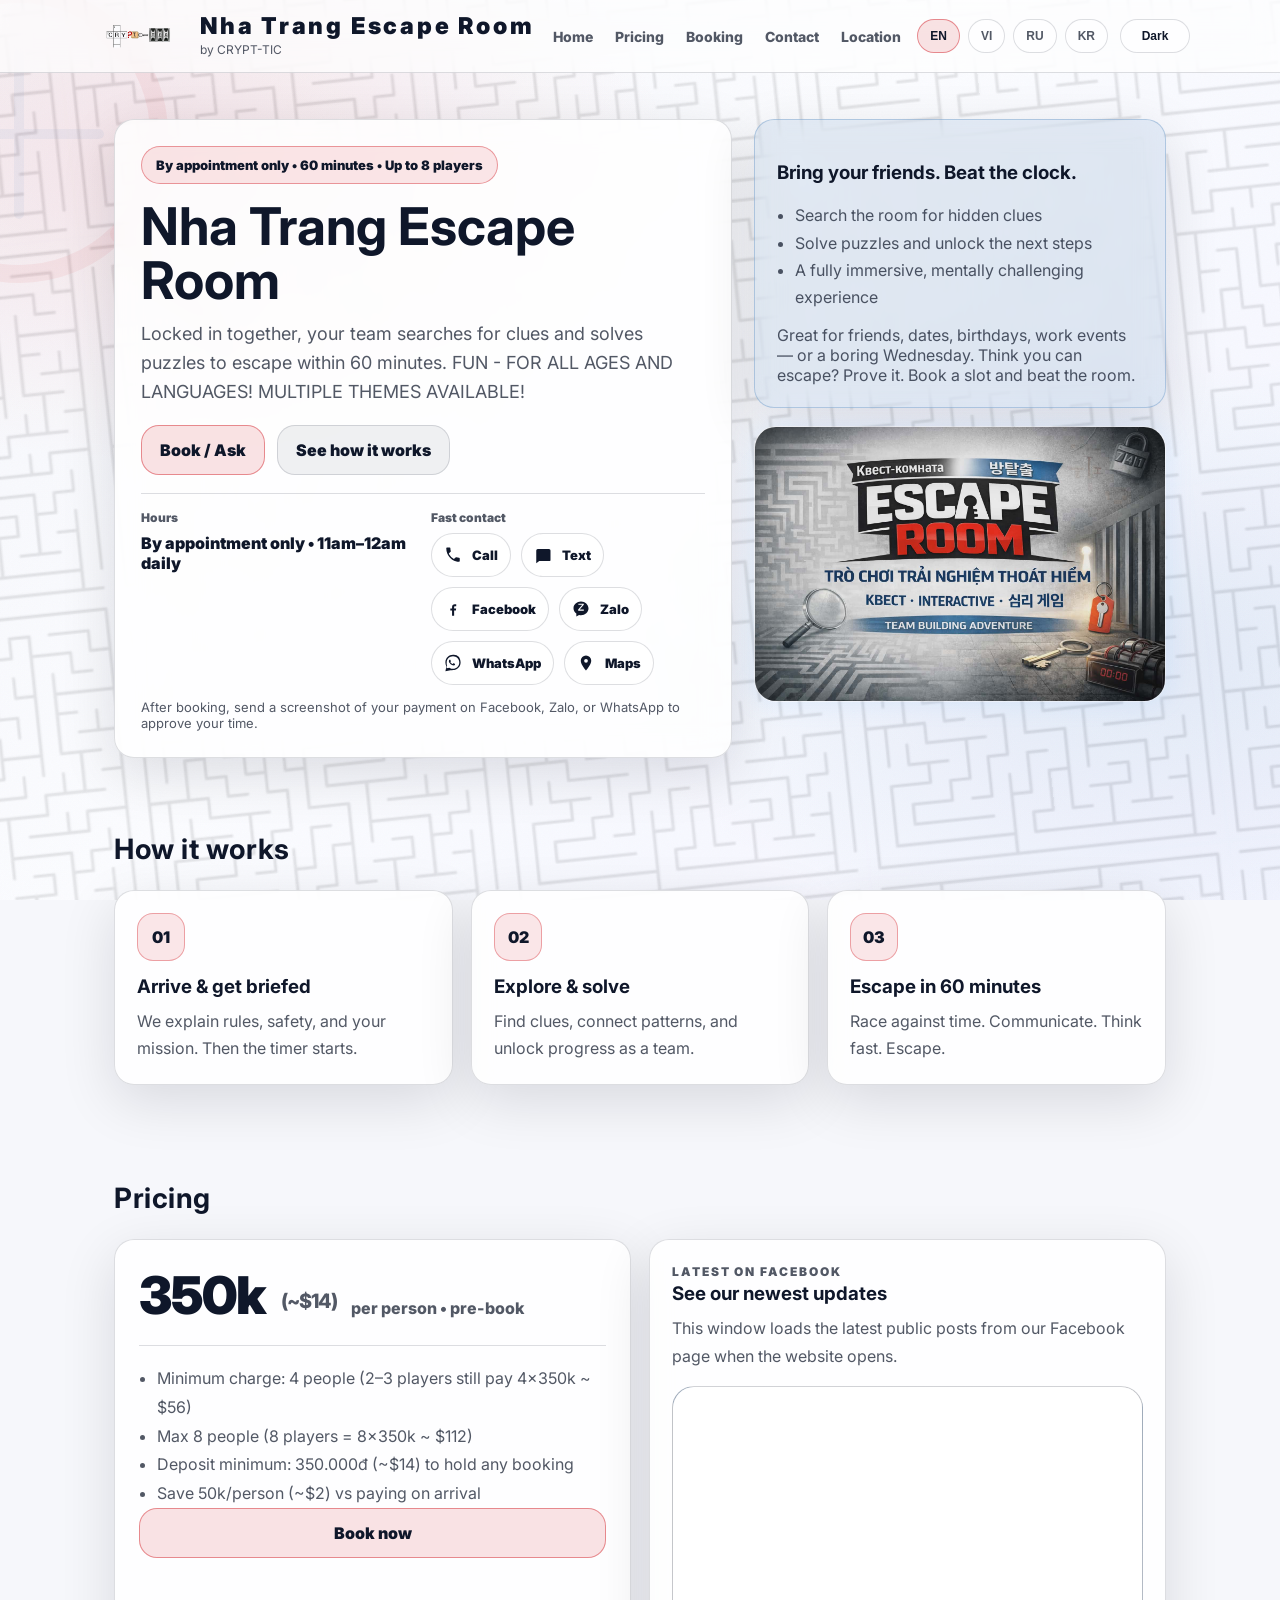
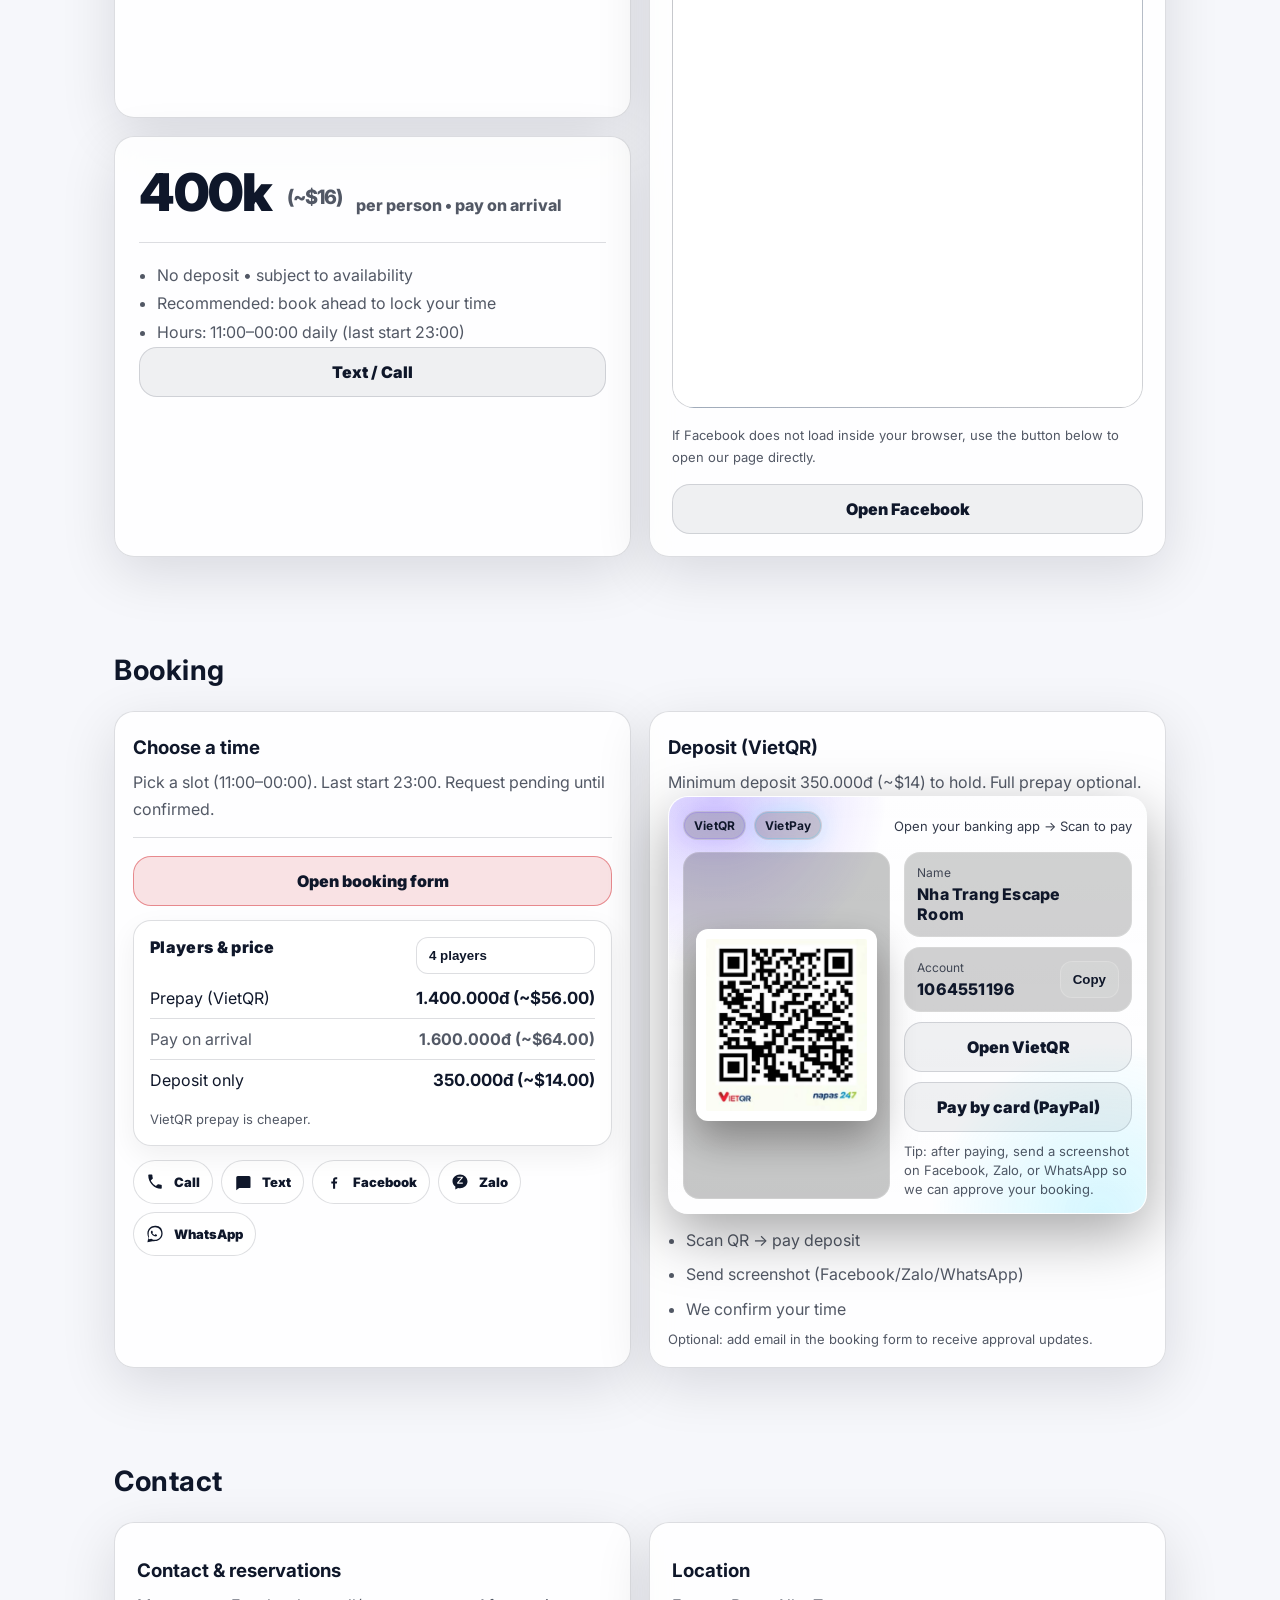
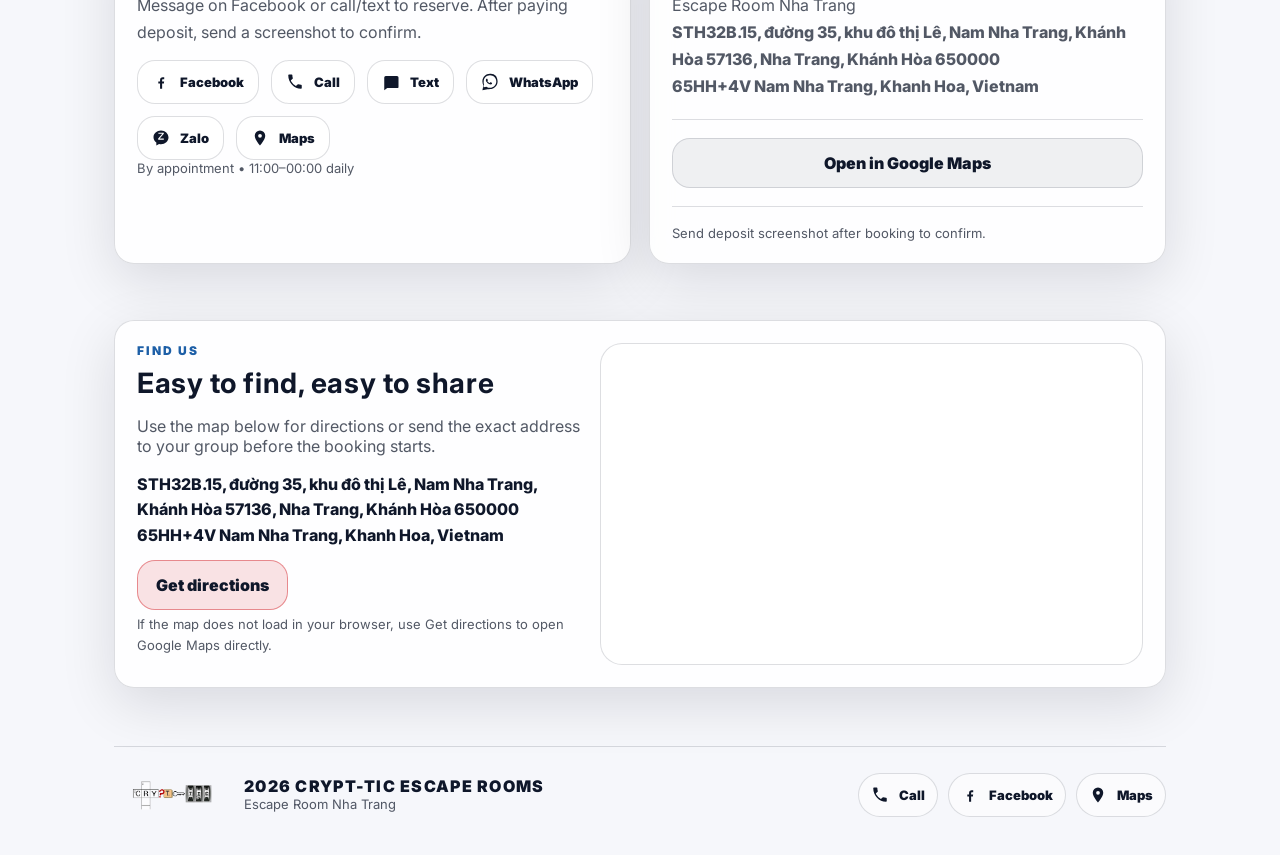
==== commit 577e72ed: "Add files via upload" ====
--- a/website/index.html
+++ b/website/index.html
@@ -23,14 +23,14 @@
         </div>
       </div>
 
-      <button id="nav-toggle" class="nav-toggle" type="button" aria-label="Menu">☰</button>
-
-      <nav class="nav">
+      <button id="nav-toggle" class="nav-toggle" type="button" aria-label="Open menu" aria-controls="site-nav" aria-expanded="false">&#9776;</button>
+
+      <nav class="nav" id="site-nav" aria-label="Primary navigation">
         <a href="#home" data-i18n="nav_home">Home</a>
-        <a href="#details" data-i18n="nav_details">Details</a>
         <a href="#pricing" data-i18n="nav_pricing">Pricing</a>
         <a href="#booking" data-i18n="nav_booking">Booking</a>
         <a href="#contact" data-i18n="nav_contact">Contact</a>
+        <a href="#location" data-i18n="nav_location">Location</a>
       </nav>
 
       <div class="lang-and-mode">
@@ -40,7 +40,7 @@
           <button class="lang-btn" data-lang="ru" type="button">RU</button>
           <button class="lang-btn" data-lang="ko" type="button">KR</button>
         </div>
-        <button id="dark-toggle" class="dark-toggle" type="button" aria-label="Dark mode">🌙</button>
+        <button id="dark-toggle" class="dark-toggle" type="button" aria-label="Toggle dark mode" aria-pressed="false">Dark</button>
       </div>
     </div>
   </header>
@@ -50,7 +50,7 @@
       <div class="hero-card">
         <div class="pill" data-i18n="pill">Private bookings • 60 minutes • Up to 8 players</div>
         <h1 data-i18n="hero_title">Nha Trang Escape Room</h1>
-        <p class="lead" data-i18n="hero_lead">Locked in together, your team searches for clues and solves puzzles to escape within 60 minutes. FUN - FOR ALL AGES AND LANGUAGES!</p>
+        <p class="lead" data-i18n="hero_lead">Locked in together, your team searches for clues and solves puzzles to escape within 60 minutes. FUN - FOR ALL AGES AND LANGUAGES! MULTIPLE THEMES AVAILABLE!</p>
 
         <div class="cta-row">
           <a class="btn primary" href="#booking" data-i18n="cta_book">Book / Ask</a>
@@ -119,7 +119,8 @@
 
     <section id="pricing" class="section">
       <h2 data-i18n="pricing_title">Pricing</h2>
-      <div class="pricing">
+      <div class="pricing-layout">
+        <div class="pricing">
         <div class="price-card">
           <div class="price-top">
             <div class="price-big">350k <span class="price-usd">(~$14)</span></div>
@@ -148,6 +149,27 @@
           </ul>
           <a class="btn ghost full" href="#contact" data-i18n="cta_textcall">Text / Call</a>
         </div>
+        </div>
+        <div class="card pricing-social">
+          <div class="pricing-social-head">
+            <p class="mapEyebrow" data-i18n="fb_eyebrow">Latest on Facebook</p>
+            <h3 data-i18n="fb_title">See our newest updates</h3>
+            <p class="muted" data-i18n="fb_text">This window loads the latest public posts from our Facebook page when the website opens.</p>
+          </div>
+          <div class="facebookEmbedWrap pricingFacebookWrap" id="facebookEmbedWrap" data-embed-state="loading">
+            <div class="embed-status" id="facebookEmbedStatus" data-i18n="fb_status_loading">Loading public Facebook updates...</div>
+            <iframe
+              id="facebookPageFrame"
+              class="facebookEmbed"
+              title="CRYPT-TIC Escape Rooms Facebook updates"
+              loading="lazy"
+              referrerpolicy="strict-origin-when-cross-origin"
+              allow="autoplay; clipboard-write; encrypted-media; picture-in-picture; web-share"
+              src="about:blank"></iframe>
+          </div>
+          <p class="small muted embed-note" data-i18n="fb_fallback">If Facebook does not load inside your browser, use the button below to open our page directly.</p>
+          <a class="btn ghost full" href="#" data-link="facebook" target="_blank" rel="noopener" data-i18n="fb_cta">Open Facebook</a>
+      </div>
       </div>
     </section>
 
@@ -167,16 +189,16 @@
 
           <div class="paycalc" aria-label="Price calculator" style="margin-top:14px;">
                   <div class="paycalc-top">
-                    <div class="paycalc-title">Players & price</div>
+                    <div class="paycalc-title" id="calcTitle">Players & price</div>
                     <div class="paycalc-select">
-                      <label for="calcPlayers" class="sr-only">Players</label>
+                      <label for="calcPlayers" class="sr-only" id="calcPlayersLabel">Players</label>
                       <select id="calcPlayers" aria-label="Players"></select>
                     </div>
                   </div>
                   <div class="paycalc-lines">
-                    <div class="paycalc-line"><span>Prepay (VietQR)</span><strong id="calcPrepay">—</strong></div>
-                    <div class="paycalc-line muted"><span>Pay on arrival</span><strong id="calcArrival">—</strong></div>
-                    <div class="paycalc-line"><span>Deposit only</span><strong id="calcDeposit">—</strong></div>
+                    <div class="paycalc-line"><span id="calcPrepayLabel">Prepay (VietQR)</span><strong id="calcPrepay">—</strong></div>
+                    <div class="paycalc-line muted"><span id="calcArrivalLabel">Pay on arrival</span><strong id="calcArrival">—</strong></div>
+                    <div class="paycalc-line"><span id="calcDepositLabel">Deposit only</span><strong id="calcDeposit">—</strong></div>
                   </div>
                   <div class="muted small" id="calcNote">Minimum charge applies (4 players). VietQR prepay is cheaper.</div>
                 </div>
@@ -222,7 +244,7 @@
 
 
                 <a id="open-vietqr" class="btn ghost full" href="#" target="_blank" rel="noopener" data-i18n="booking_open_vietqr">Open VietQR</a>
-                <a id="pay-card" class="btn ghost full" href="#" target="_blank" rel="noopener">Pay by card (PayPal)</a>
+                <a id="pay-card" class="btn ghost full" href="#" target="_blank" rel="noopener" data-i18n="pay_card">Pay by card (PayPal)</a>
                 <div class="muted small" data-i18n="pay_tip">Tip: after paying, send a screenshot on Facebook, Zalo, or WhatsApp so we can approve your booking.</div>
               </div>
             </div>
@@ -259,33 +281,38 @@
         <div class="card">
           <h3 data-i18n="contact_location_title">Location</h3>
           <p class="muted" data-i18n="contact_location_text">Escape Room Nha Trang</p>
-          <p class="locationAddress">2 &#272;. s&#7889; 5C, Khu &#273;&ocirc; th&#7883; H&agrave; Quang 2, Nha Trang, Kh&aacute;nh H&ograve;a 650000</p>
+          <p class="locationAddress">STH32B.15, &#273;&#432;&#7901;ng 35, khu &#273;&ocirc; th&#7883; L&ecirc;, Nam Nha Trang, Kh&aacute;nh H&ograve;a 57136, Nha Trang, Kh&aacute;nh H&ograve;a 650000<br>65HH+4V Nam Nha Trang, Khanh Hoa, Vietnam</p>
           <div class="divider"></div>
-          <a class="btn ghost full" href="#" data-link="maps">Open in Google Maps</a>
+          <a class="btn ghost full" href="#" data-link="maps" data-i18n="open_maps">Open in Google Maps</a>
           <div class="divider"></div>
           <div class="small muted" data-i18n="contact_note">Send deposit screenshot after booking to confirm.</div>
         </div>
       </div>
     </section>
 
-    <section class="section mapSection">
+    <section id="location" class="section mapSection">
       <div class="mapCard">
         <div class="mapCopy">
           <p class="mapEyebrow" data-i18n="map_eyebrow">Find Us</p>
           <h2 data-i18n="map_title">Easy to find, easy to share</h2>
           <p class="muted" data-i18n="map_text">Use the map below for directions or send the exact address to your group before the booking starts.</p>
-          <p class="locationAddress">2 &#272;. s&#7889; 5C, Khu &#273;&ocirc; th&#7883; H&agrave; Quang 2, Nha Trang, Kh&aacute;nh H&ograve;a 650000</p>
+          <p class="locationAddress">STH32B.15, &#273;&#432;&#7901;ng 35, khu &#273;&ocirc; th&#7883; L&ecirc;, Nam Nha Trang, Kh&aacute;nh H&ograve;a 57136, Nha Trang, Kh&aacute;nh H&ograve;a 650000<br>65HH+4V Nam Nha Trang, Khanh Hoa, Vietnam</p>
           <div class="cta-row">
             <a class="btn primary" href="#" data-link="maps" data-i18n="map_cta">Get directions</a>
           </div>
-        </div>
-        <div class="mapFrameWrap">
+          <p class="small muted embed-note" data-i18n="map_fallback">If the map does not load in your browser, use Get directions to open Google Maps directly.</p>
+        </div>
+        <div class="mapFrameWrap" id="mapFrameWrap" data-embed-state="loading">
+          <div class="embed-status" id="mapEmbedStatus" data-i18n="map_status_loading">Loading map...</div>
           <iframe
+            id="mapFrame"
             class="mapFrame"
             title="Nha Trang Escape Room map"
             loading="lazy"
+            allowfullscreen
             referrerpolicy="no-referrer-when-downgrade"
-            src="https://www.google.com/maps?q=Escape%20Room%20Nha%20Trang%2C%202%20%C4%90.%20s%E1%BB%91%205C%2C%20Khu%20%C4%91%C3%B4%20th%E1%BB%8B%20H%C3%A0%20Quang%202%2C%20Nha%20Trang%2C%20Kh%C3%A1nh%20H%C3%B2a%20650000&amp;output=embed"></iframe>
+            src="about:blank"
+            data-src="https://www.google.com/maps?q=Escape%20Room%20Nha%20Trang%2C%20STH32B.15%2C%20%C4%91%C6%B0%E1%BB%9Dng%2035%2C%20khu%20%C4%91%C3%B4%20th%E1%BB%8B%20L%C3%AA%2C%20Nam%20Nha%20Trang%2C%20Kh%C3%A1nh%20H%C3%B2a%2057136%2C%20Nha%20Trang%2C%20Kh%C3%A1nh%20H%C3%B2a%20650000%2C%2065HH%2B4V%20Nam%20Nha%20Trang%2C%20Khanh%20Hoa%2C%20Vietnam&amp;output=embed"></iframe>
         </div>
       </div>
     </section>
--- a/website/styles.css
+++ b/website/styles.css
@@ -21,6 +21,16 @@
   --line:rgba(255,255,255,.14);
   --shadow:0 18px 70px rgba(0,0,0,.50);
 }
+body[data-theme="neon"]{
+  --bg:#08111b;
+  --card:rgba(8,19,40,.84);
+  --text:#ecfdff;
+  --muted:rgba(236,253,255,.74);
+  --line:rgba(98,241,255,.20);
+  --accent:#ff7b2f;
+  --accent2:#4deaff;
+  --shadow:0 18px 70px rgba(0,0,0,.58);
+}
 *{box-sizing:border-box}
 html,body{height:100%}
 body{
@@ -89,35 +99,100 @@
   filter: invert(1) contrast(1.05);
 }
 body.dark .bg::after{ opacity:.22; }
+body[data-theme="neon"] .bg{
+  background:
+    radial-gradient(900px 520px at 12% 18%, rgba(255,123,47,.18), transparent 58%),
+    radial-gradient(900px 520px at 88% 72%, rgba(77,234,255,.18), transparent 58%),
+    linear-gradient(135deg, #050910 0%, #08111b 45%, #0b1730 100%);
+}
+body[data-theme="neon"] .bg::before{
+  opacity:.14;
+  filter: invert(1) hue-rotate(110deg) saturate(1.2) contrast(1.05);
+}
+body[data-theme="neon"] .bg::after{
+  opacity:.26;
+  background-position: 85% 18%, 0 0;
+}
 
 .topbar{position:sticky; top:0; z-index:100;
   backdrop-filter:var(--glass);
   background: rgba(255,255,255,.72);
   border-bottom:1px solid var(--line);
+  overflow:visible;
 }
 body.dark .topbar{background: rgba(11,18,32,.82);}
-.topbar-inner{display:flex; align-items:center; justify-content:space-between; gap:14px; padding:14px 0;}
-
-.brand{display:flex; align-items:center; gap:14px; min-width:200px;}
+.topbar-inner{display:flex; align-items:center; justify-content:space-between; gap:16px; padding:12px 0;}
+
+.brand{display:flex; align-items:center; gap:14px; min-width:220px; flex:1 1 auto;}
+.brand-text{min-width:0}
 .brand-mark{width:16px;height:38px;border-radius:12px;background:linear-gradient(to bottom,var(--accent), rgba(209,28,36,.35));box-shadow:0 0 0 2px rgba(255,255,255,.18) inset;}
 body.dark .brand-mark{background:linear-gradient(to bottom,var(--accent2), rgba(29,95,167,.55));}
-.brand-title{font-weight:900; letter-spacing:.12em; font-size:1.45rem;}
+.brand-title{font-weight:900; letter-spacing:.12em; font-size:1.45rem; line-height:1.02;}
 .brand-sub{font-size:12px; color:var(--muted); margin-top:3px;}
 
 .nav{display:none; gap:22px;}
-@media(min-width:860px){.nav{display:flex}}
-.nav a{color:var(--muted); text-decoration:none; font-weight:800; font-size:14px;}
+@media(min-width:901px){.nav{display:flex}}
+.nav a{color:var(--muted); text-decoration:none; font-weight:800; font-size:14px; padding:4px 0;}
 .nav a:hover{color:var(--text);}
 
-.lang-and-mode{display:flex; gap:12px; align-items:center;}
+.lang-and-mode{display:flex; gap:12px; align-items:center; flex-wrap:wrap; justify-content:flex-end; flex:0 1 auto;}
 .lang{display:flex; gap:8px; flex-wrap:wrap;}
 .lang-btn{border:1px solid var(--line); background: rgba(255,255,255,.55); color: var(--muted); padding:9px 12px; border-radius:999px; cursor:pointer; font-weight:900; font-size:12px; transition: transform .18s, background .18s;}
 body.dark .lang-btn{background: rgba(255,255,255,.06);}
 .lang-btn:hover{transform: translateY(-1px);}
 .lang-btn.active{border-color: rgba(209,28,36,.45); background: rgba(209,28,36,.12); color: var(--text);}
 body.dark .lang-btn.active{border-color: rgba(29,95,167,.55); background: rgba(29,95,167,.18);}
-.dark-toggle{border:1px solid var(--line); background: rgba(255,255,255,.55); border-radius: 999px; padding:9px 12px; cursor:pointer; font-size:18px;}
+.dark-toggle{
+  border:1px solid var(--line);
+  background: rgba(255,255,255,.55);
+  color:var(--text);
+  padding:9px 14px;
+  border-radius:999px;
+  cursor:pointer;
+  font-weight:900;
+  font-size:12px;
+  min-width:70px;
+  display:inline-flex;
+  align-items:center;
+  justify-content:center;
+  transition:transform .18s, background .18s, border-color .18s;
+}
 body.dark .dark-toggle{background: rgba(255,255,255,.06);}
+.dark-toggle:hover{transform: translateY(-1px);}
+
+@media(max-width:760px){
+  .topbar-inner{
+    display:grid;
+    grid-template-columns:minmax(0,1fr) auto;
+    align-items:center;
+    gap:12px;
+    position:relative;
+  }
+  .brand{min-width:0; gap:12px;}
+  .brand-title{font-size:1rem; letter-spacing:.08em;}
+  .brand-sub{font-size:11px;}
+  .lang-and-mode{
+    grid-column:1 / -1;
+    display:grid;
+    grid-template-columns:minmax(0,1fr) auto;
+    gap:10px;
+    width:100%;
+    padding:10px;
+    border:1px solid var(--line);
+    border-radius:18px;
+    background:rgba(255,255,255,.42);
+    box-shadow:0 10px 24px rgba(2,6,23,.06);
+  }
+  body.dark .lang-and-mode{background:rgba(255,255,255,.05);}
+  .lang{
+    display:grid;
+    grid-template-columns:repeat(4, minmax(0,1fr));
+    width:100%;
+    gap:8px;
+  }
+  .lang-btn{width:100%; min-width:0; padding:10px 0;}
+  .dark-toggle{min-width:88px;}
+}
 
 .hero{display:grid; grid-template-columns: 1.2fr .8fr; gap:22px; padding:46px 0 26px;}
 @media(max-width:900px){.hero{grid-template-columns:1fr; padding-top:22px;}}
@@ -164,8 +239,15 @@
 .card h3{margin:14px 0 10px}
 .card p{margin:0; color:var(--muted); line-height:1.7}
 
-.pricing{display:grid; grid-template-columns: 1fr 1fr; gap:18px;}
-@media(max-width:900px){.pricing{grid-template-columns:1fr}}
+.pricing-layout{display:grid; grid-template-columns:minmax(0, 1fr) minmax(320px, 1fr); gap:18px; align-items:stretch;}
+.pricing{display:grid; grid-template-columns:1fr; gap:18px;}
+.pricing-social{display:flex; flex-direction:column; gap:16px; padding:22px; height:100%;}
+.pricing-social-head h3{margin:0 0 10px;}
+.pricing-social-head p{margin:0;}
+.pricingFacebookWrap{min-height:100%; flex:1;}
+@media(max-width:900px){
+  .pricing-layout{grid-template-columns:1fr}
+}
 .price-card{padding:24px; height:100%}
 .price-top{display:flex; align-items:baseline; gap:14px}
 .price-big{font-size:52px; font-weight:900; letter-spacing:-.02em}
@@ -223,6 +305,7 @@
 }
 .mapCopy h2{margin-bottom:12px}
 .mapFrameWrap{
+  position:relative;
   min-height:320px;
   border-radius:22px;
   overflow:hidden;
@@ -235,9 +318,75 @@
   height:100%;
   min-height:320px;
   border:0;
+  display:block;
+  transition:opacity .22s ease;
 }
 @media(max-width:900px){
   .mapCard{grid-template-columns:1fr}
+}
+
+.facebookEmbedWrap{
+  position:relative;
+  min-height:620px;
+  border-radius:22px;
+  overflow:hidden;
+  border:1px solid var(--line);
+  background:
+    linear-gradient(180deg, rgba(16,24,40,.14), rgba(16,24,40,.06)),
+    radial-gradient(circle at top left, rgba(29,95,167,.20), transparent 55%),
+    rgba(255,255,255,.38);
+  box-shadow:inset 0 0 0 1px rgba(255,255,255,.08);
+}
+body.dark .facebookEmbedWrap{
+  background:
+    linear-gradient(180deg, rgba(6,10,20,.44), rgba(6,10,20,.26)),
+    radial-gradient(circle at top left, rgba(29,95,167,.28), transparent 55%),
+    rgba(4,10,20,.72);
+}
+.facebookEmbed{
+  width:100%;
+  height:100%;
+  min-height:620px;
+  border:0;
+  display:block;
+  background:#fff;
+  transition:opacity .22s ease;
+}
+.embed-status{
+  position:absolute;
+  left:14px;
+  right:14px;
+  bottom:14px;
+  z-index:2;
+  padding:12px 14px;
+  border-radius:16px;
+  background:rgba(15,23,42,.78);
+  color:#fff;
+  font-size:13px;
+  font-weight:800;
+  line-height:1.45;
+  box-shadow:0 12px 24px rgba(2,6,23,.18);
+  opacity:0;
+  transform:translateY(8px);
+  transition:opacity .22s ease, transform .22s ease;
+  pointer-events:none;
+}
+body.dark .embed-status{background:rgba(2,6,23,.88);}
+.embed-note{margin:4px 0 0; line-height:1.55;}
+.facebookEmbedWrap[data-embed-state="loading"] .embed-status,
+.facebookEmbedWrap[data-embed-state="fallback"] .embed-status,
+.mapFrameWrap[data-embed-state="loading"] .embed-status,
+.mapFrameWrap[data-embed-state="fallback"] .embed-status{
+  opacity:1;
+  transform:translateY(0);
+}
+.facebookEmbedWrap[data-embed-state="loading"] .facebookEmbed,
+.mapFrameWrap[data-embed-state="loading"] .mapFrame{
+  opacity:.72;
+}
+.facebookEmbedWrap[data-embed-state="fallback"] .facebookEmbed,
+.mapFrameWrap[data-embed-state="fallback"] .mapFrame{
+  opacity:.4;
 }
 
 .footer{display:flex; justify-content:space-between; align-items:center; gap:18px; flex-wrap:wrap; border-top:1px solid var(--line); padding:18px 0 30px; margin-top:10px}
@@ -286,20 +435,25 @@
   background:var(--card);
   backdrop-filter: var(--glass);
   -webkit-backdrop-filter: var(--glass);
-  border-radius:14px;
-  padding:10px 12px;
-  font-size:18px;
+  border-radius:16px;
+  width:46px;
+  height:46px;
+  padding:0;
+  font-size:20px;
+  font-weight:900;
   line-height:1;
   color:var(--text);
   box-shadow:0 10px 30px rgba(2,6,23,.10);
+  flex:0 0 auto;
 }
 @media (max-width: 900px){
   .nav-toggle{display:inline-flex; align-items:center; justify-content:center;}
+  .topbar-inner{position:relative;}
   .nav{
-    position:fixed;
-    top:74px;
-    right:18px;
-    left:18px;
+    position:absolute;
+    top:calc(100% + 10px);
+    right:0;
+    left:0;
     display:flex;
     flex-direction:column;
     gap:8px;
@@ -315,6 +469,13 @@
     pointer-events:none;
     transition: .22s ease;
   }
+  .nav a{
+    padding:12px 14px;
+    border-radius:14px;
+    border:1px solid var(--line);
+    background:rgba(255,255,255,.42);
+  }
+  body.dark .nav a{background:rgba(255,255,255,.04);}
   body.nav-open .nav{
     transform: translateY(0);
     opacity:1;
@@ -497,4 +658,14 @@
   .paycalc-select{width:100%;min-width:0}
   .paycalc-line{flex-direction:column;align-items:flex-start}
   .paycalc-line strong{text-align:left}
-}
+  .facebookEmbedWrap,
+  .facebookEmbed{min-height:540px}
+  .pricing-social{padding:18px}
+  .mapFrameWrap,
+  .mapFrame{min-height:280px}
+}
+
+@media(max-width:520px){
+  .lang-and-mode{grid-template-columns:1fr}
+  .dark-toggle{width:100%}
+}
